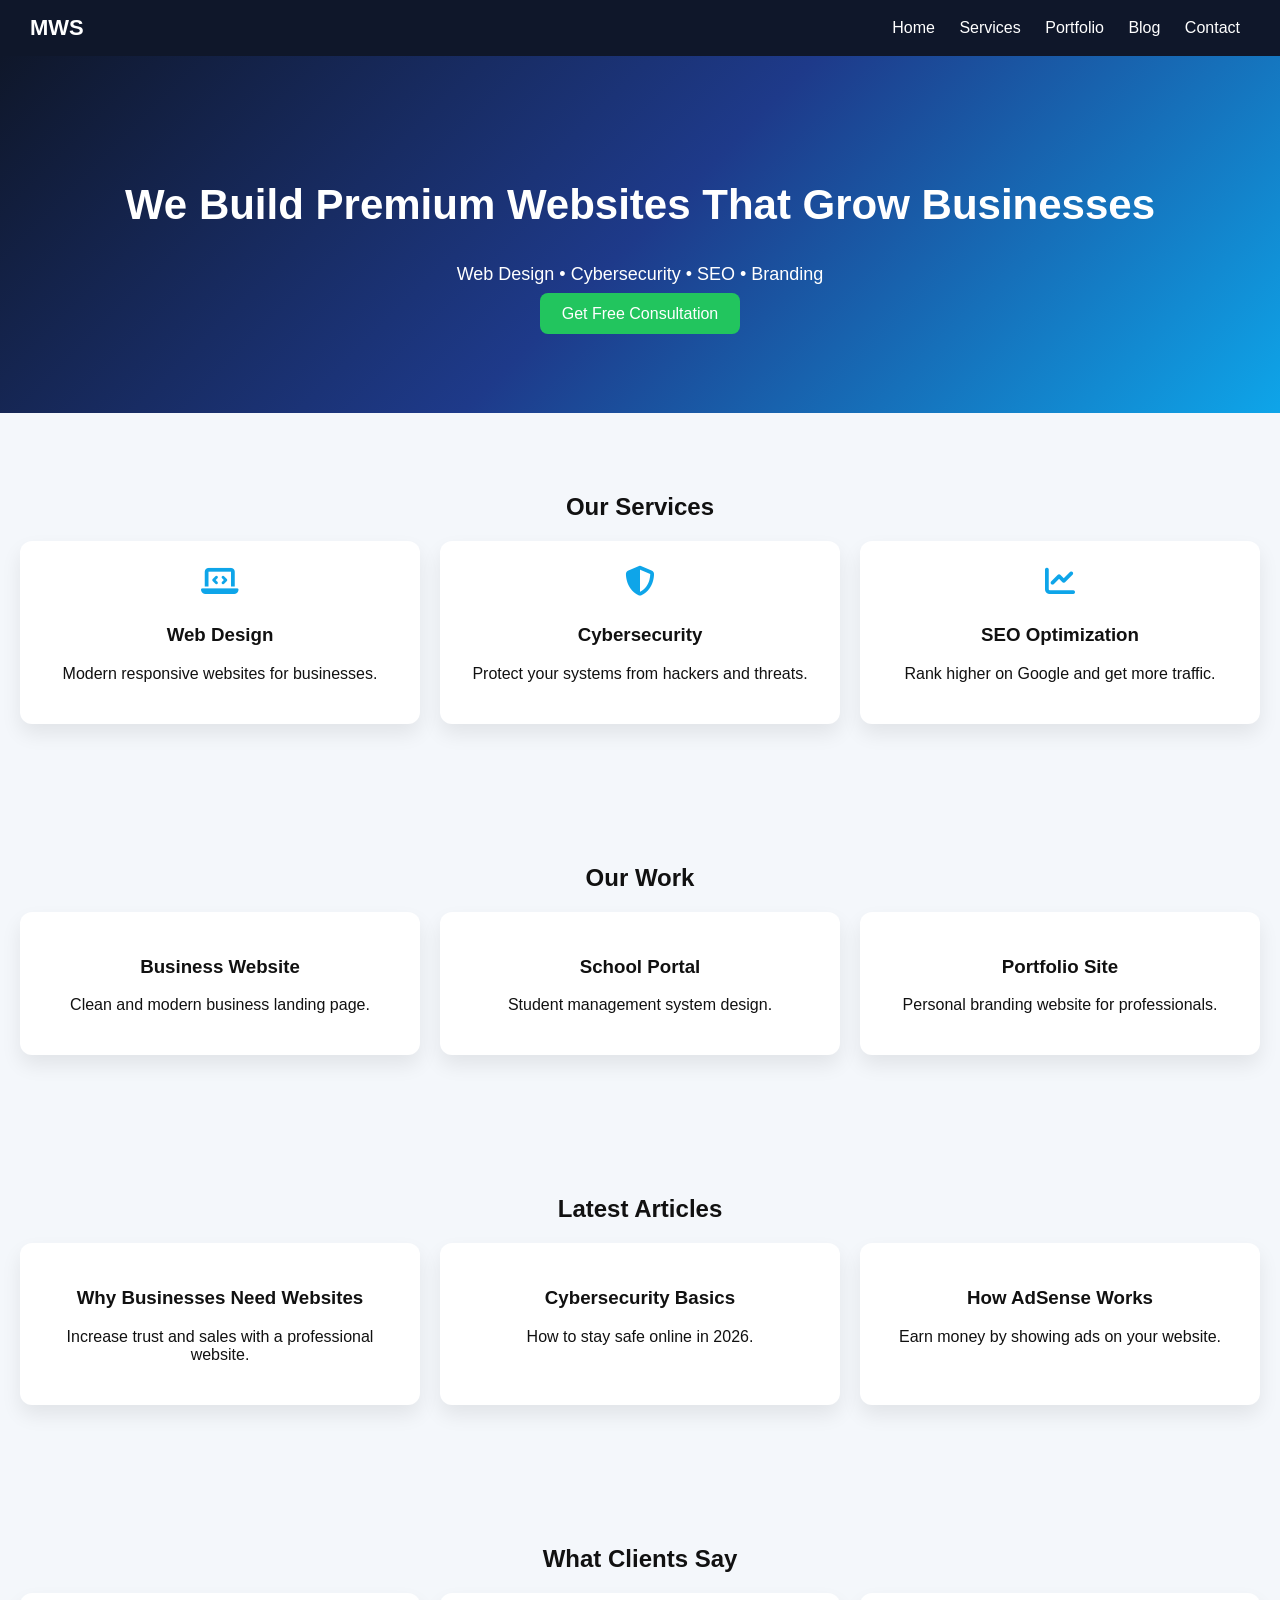
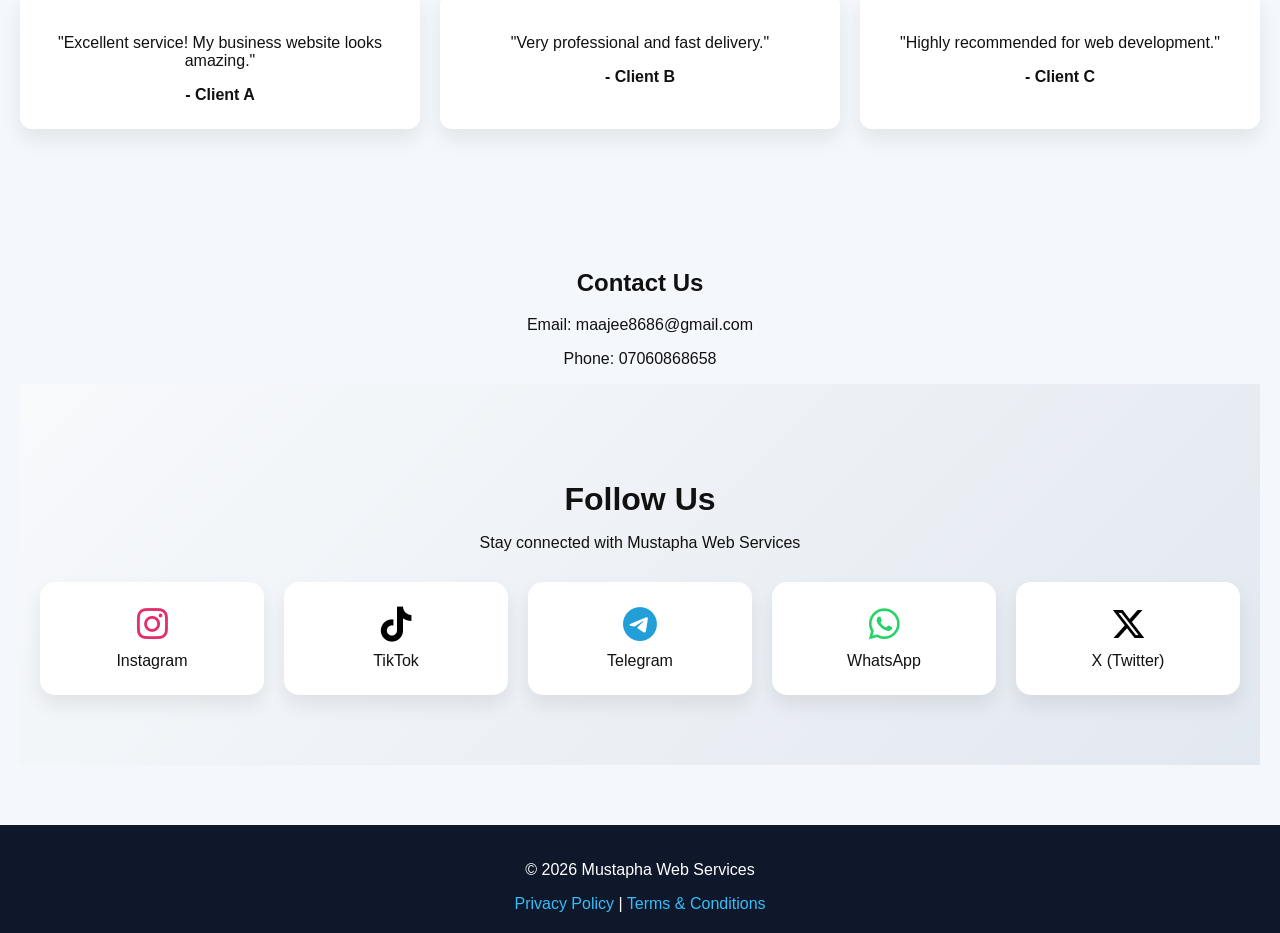
==== index.html @ 0270e3e4 "Push" ====
<!DOCTYPE html>
<html lang="en">
<head>
<meta charset="UTF-8">
<meta name="viewport" content="width=device-width, initial-scale=1.0">
<title>Mustapha Web Services | Premium Web Agency</title>

<script async src="https://pagead2.googlesyndication.com/pagead/js/adsbygoogle.js?client=ca-pub-6670506554758177" crossorigin="anonymous"></script>
<meta name="description" content="Premium website design, cybersecurity solutions, and tech blog by Mustapha Web Services.">

<link rel="stylesheet" href="style.css">
<link rel="stylesheet" href="https://cdnjs.cloudflare.com/ajax/libs/font-awesome/6.5.0/css/all.min.css">
</head>
<body>

<!-- NAVBAR -->
<header class="navbar">
    <div class="logo">MWS</div>
    <nav>
        <a href="#home">Home</a>
        <a href="#services">Services</a>
        <a href="#portfolio">Portfolio</a>
        <a href="#blog">Blog</a>
        <a href="#contact">Contact</a>
    </nav>
</header>

<!-- HERO -->
<section id="home" class="hero">
    <h1>We Build Premium Websites That Grow Businesses</h1>
    <p>Web Design • Cybersecurity • SEO • Branding</p>

    <a class="btn" href="#contact">Get Free Consultation</a>
</section>

<!-- SERVICES -->
<section id="services">
    <h2>Our Services</h2>

    <div class="grid">
        <div class="card">
            <i class="fas fa-laptop-code"></i>
            <h3>Web Design</h3>
            <p>Modern responsive websites for businesses.</p>
        </div>

        <div class="card">
            <i class="fas fa-shield-alt"></i>
            <h3>Cybersecurity</h3>
            <p>Protect your systems from hackers and threats.</p>
        </div>

        <div class="card">
            <i class="fas fa-chart-line"></i>
            <h3>SEO Optimization</h3>
            <p>Rank higher on Google and get more traffic.</p>
        </div>
    </div>
</section>

<!-- PORTFOLIO -->
<section id="portfolio">
    <h2>Our Work</h2>

    <div class="grid">
        <div class="card">
            <h3>Business Website</h3>
            <p>Clean and modern business landing page.</p>
        </div>

        <div class="card">
            <h3>School Portal</h3>
            <p>Student management system design.</p>
        </div>

        <div class="card">
            <h3>Portfolio Site</h3>
            <p>Personal branding website for professionals.</p>
        </div>
    </div>
</section>

<!-- BLOG -->
<section id="blog">
    <h2>Latest Articles</h2>

    <div class="grid">
        <div class="card">
            <h3>Why Businesses Need Websites</h3>
            <p>Increase trust and sales with a professional website.</p>
        </div>

        <div class="card">
            <h3>Cybersecurity Basics</h3>
            <p>How to stay safe online in 2026.</p>
        </div>

        <div class="card">
            <h3>How AdSense Works</h3>
            <p>Earn money by showing ads on your website.</p>
        </div>
    </div>
</section>

<!-- TESTIMONIALS -->
<section>
    <h2>What Clients Say</h2>

    <div class="grid">
        <div class="card">
            <p>"Excellent service! My business website looks amazing."</p>
            <strong>- Client A</strong>
        </div>

        <div class="card">
            <p>"Very professional and fast delivery."</p>
            <strong>- Client B</strong>
        </div>

        <div class="card">
            <p>"Highly recommended for web development."</p>
            <strong>- Client C</strong>
        </div>
    </div>
</section>

<!-- CONTACT -->
<section id="contact">
    <h2>Contact Us</h2>

    <p>Email: maajee8686@gmail.com</p>
    <p>Phone: 07060868658</p>
    <section class="social-section">
    <h2>Follow Us</h2>
    <p>Stay connected with Mustapha Web Services</p>
    
    <div class="social-grid">
        
        <a href="https://instagram.com/itx__ma_ajee" target="_blank" class="social-box instagram">
            <i class="fab fa-instagram"></i>
            <span>Instagram</span>
        </a>
        
        <a href="https://www.tiktok.com/@maajee_mm" target="_blank" class="social-box tiktok">
            <i class="fab fa-tiktok"></i>
            <span>TikTok</span>
        </a>
        
        <a href="https://t.me/maajee_mm" target="_blank" class="social-box telegram">
            <i class="fab fa-telegram"></i>
            <span>Telegram</span>
        </a>
        
        <a href="https://wa.me/2347060868658" target="_blank" class="social-box whatsapp">
            <i class="fab fa-whatsapp"></i>
            <span>WhatsApp</span>
        </a>
        
        <a href="https://x.com/mustapha69723" target="_blank" class="social-box x">
            <i class="fab fa-x-twitter"></i>
            <span>X (Twitter)</span>
        </a>
        
    </div>
</section>
</section>

<!-- FOOTER -->
<footer>
    <p>&copy; 2026 Mustapha Web Services</p>
    <a href="privacy.html">Privacy Policy</a> |
    <a href="terms.html">Terms & Conditions</a>
</footer>

</body>
</html>
---- style.css ----
body {
  margin: 0;
  font-family: Arial, sans-serif;
  background: #f4f7fb;
  color: #111;
}

/* NAVBAR */
.navbar {
  display: flex;
  justify-content: space-between;
  align-items: center;
  background: #0f172a;
  padding: 15px 30px;
  position: sticky;
  top: 0;
}

.navbar .logo {
  color: white;
  font-size: 22px;
  font-weight: bold;
}

.navbar nav a {
  color: white;
  margin: 0 10px;
  text-decoration: none;
}

.navbar nav a:hover {
  color: #38bdf8;
}

/* HERO */
.hero {
  text-align: center;
  padding: 90px 20px;
  background: linear-gradient(135deg, #0f172a, #1e3a8a, #0ea5e9);
  color: white;
}

.hero h1 {
  font-size: 42px;
}

.hero p {
  font-size: 18px;
  margin-bottom: 20px;
}

/* BUTTON */
.btn {
  background: #22c55e;
  color: white;
  padding: 12px 22px;
  border-radius: 8px;
  text-decoration: none;
}

/* SECTIONS */
section {
  padding: 60px 20px;
  text-align: center;
}

/* GRID */
.grid {
  display: grid;
  grid-template-columns: repeat(auto-fit, minmax(250px, 1fr));
  gap: 20px;
  margin-top: 20px;
}

/* CARDS */
.card {
  background: white;
  padding: 25px;
  border-radius: 12px;
  box-shadow: 0 10px 20px rgba(0, 0, 0, 0.08);
  transition: 0.3s;
}

.card:hover {
  transform: translateY(-5px);
}

/* ICONS */
.card i {
  font-size: 30px;
  color: #0ea5e9;
  margin-bottom: 10px;
}

/* FOOTER */
footer {
  background: #0f172a;
  color: white;
  text-align: center;
  padding: 20px;
}

footer a {
  color: #38bdf8;
  text-decoration: none;
}
.social-section{
    text-align:center;
    padding:60px 20px;
    background:#f8fafc;
}

.social-grid{
    display:grid;
    grid-template-columns:repeat(auto-fit, minmax(200px,1fr));
    gap:20px;
    margin-top:20px;
}

.social-box{
    background:white;
    padding:25px;
    border-radius:12px;
    text-decoration:none;
    color:#111;
    box-shadow:0 10px 20px rgba(0,0,0,0.08);
    transition:0.3s;
}

.social-box i{
    font-size:30px;
    display:block;
    margin-bottom:10px;
}

.social-box:hover{
    transform:translateY(-5px);
}

/* Colors */
.instagram i{ color:#e1306c; }
.tiktok i{ color:#000; }
.telegram i{ color:#229ed9; }
.whatsapp i{ color:#25d366; }
.x i {
  color: #000;
}
.social-section{
    text-align:center;
    padding:70px 20px;
    background: linear-gradient(135deg, #f8fafc, #e2e8f0);
}

.social-section h2{
    font-size:32px;
    margin-bottom:10px;
}

/* GRID */
.social-grid{
    display:grid;
    grid-template-columns:repeat(auto-fit, minmax(180px,1fr));
    gap:20px;
    margin-top:30px;
}

/* BOX */
.social-box{
    background:white;
    padding:25px;
    border-radius:15px;
    text-decoration:none;
    color:#111;
    box-shadow:0 10px 20px rgba(0,0,0,0.08);
    transition: all 0.4s ease;
    position:relative;
    overflow:hidden;
}

/* ICON */
.social-box i{
    font-size:35px;
    margin-bottom:10px;
    display:block;
    transition:0.4s;
}

/* HOVER EFFECT */
.social-box:hover{
    transform: translateY(-10px) scale(1.05);
    box-shadow:0 15px 30px rgba(0,0,0,0.2);
}

/* ICON ANIMATION */
.social-box:hover i{
    transform: rotate(10deg) scale(1.2);
}

/* GLASS LIGHT EFFECT */
.social-box::before{
    content:"";
    position:absolute;
    top:0;
    left:-100%;
    width:100%;
    height:100%;
    background: linear-gradient(120deg, transparent, rgba(255,255,255,0.4), transparent);
    transition:0.5s;
}

.social-box:hover::before{
    left:100%;
}

/* COLORS */
.instagram i{ color:#e1306c; }
.tiktok i{ color:#000; }
.telegram i{ color:#229ed9; }
.whatsapp i{ color:#25d366; }
.x i{ color:#000; }
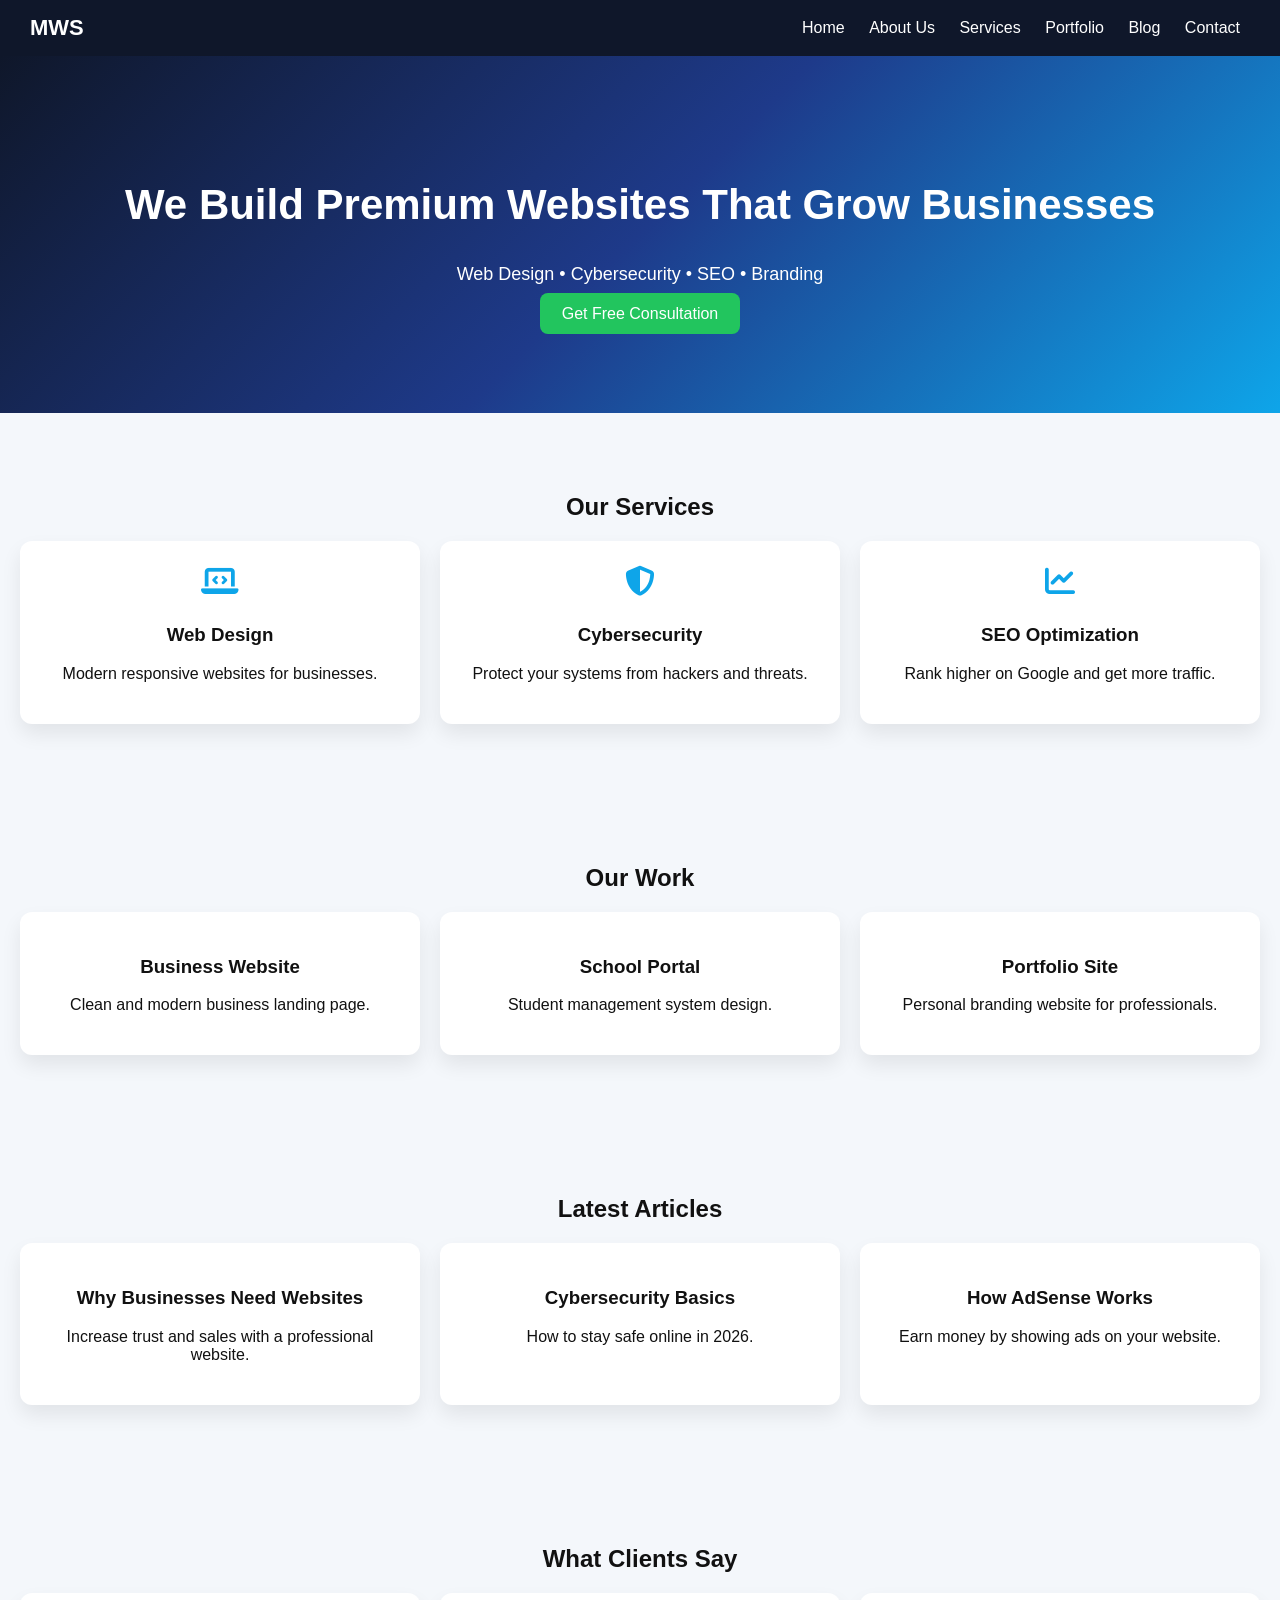
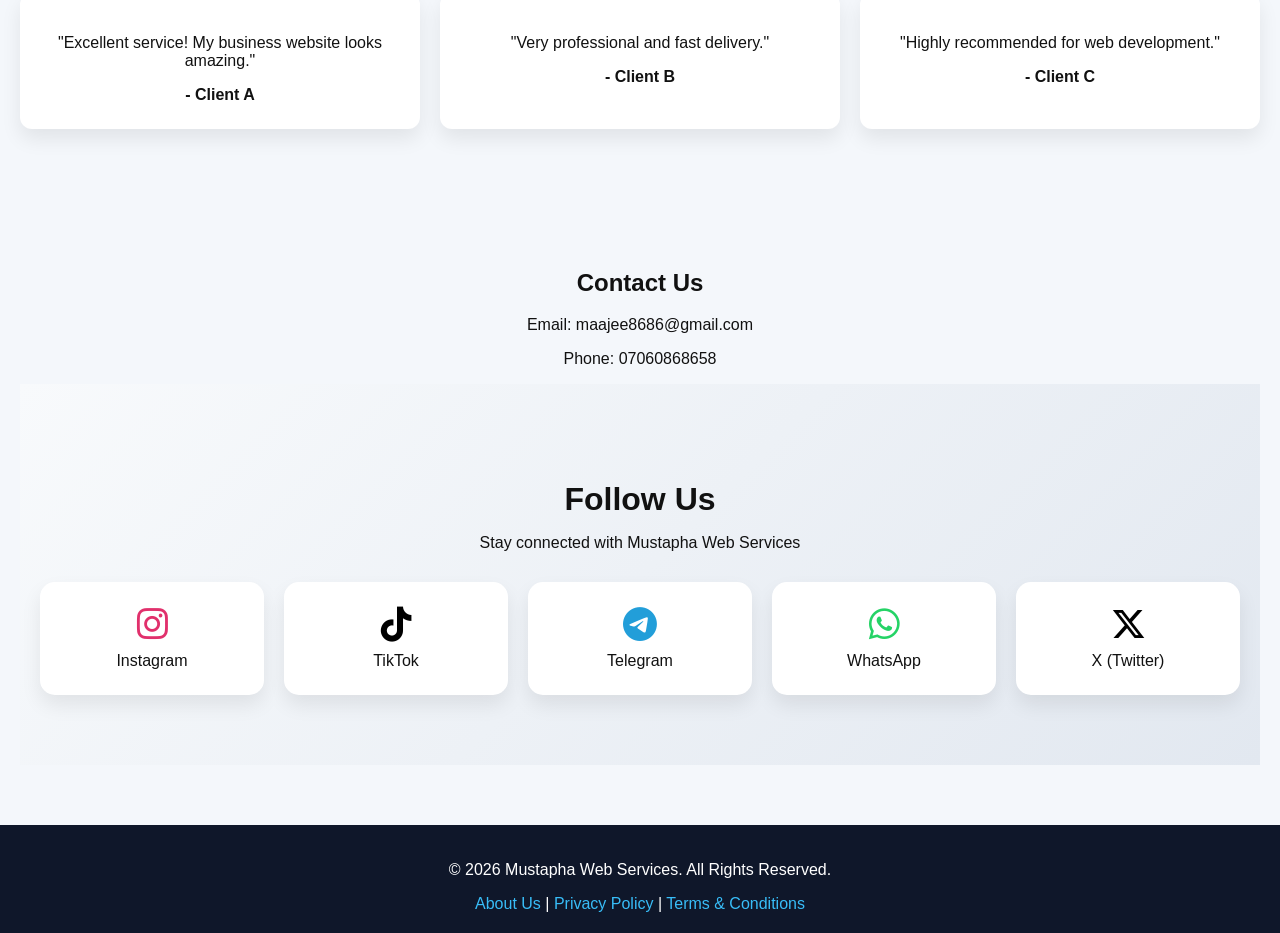
==== commit da2d2d95: "Add files via upload Push" ====
--- a/index.html
+++ b/index.html
@@ -16,13 +16,14 @@
 <!-- NAVBAR -->
 <header class="navbar">
     <div class="logo">MWS</div>
-    <nav>
-        <a href="#home">Home</a>
-        <a href="#services">Services</a>
-        <a href="#portfolio">Portfolio</a>
-        <a href="#blog">Blog</a>
-        <a href="#contact">Contact</a>
-    </nav>
+   <nav>
+    <a href="#home">Home</a>
+    <a href="about.html">About Us</a>
+    <a href="#services">Services</a>
+    <a href="#portfolio">Portfolio</a>
+    <a href="#blog">Blog</a>
+    <a href="#contact">Contact</a>
+</nav>
 </header>
 
 <!-- HERO -->
@@ -167,7 +168,9 @@
 
 <!-- FOOTER -->
 <footer>
-    <p>&copy; 2026 Mustapha Web Services</p>
+    <p>&copy; 2026 Mustapha Web Services. All Rights Reserved.</p>
+    
+    <a href="about.html">About Us</a> |
     <a href="privacy.html">Privacy Policy</a> |
     <a href="terms.html">Terms & Conditions</a>
 </footer>
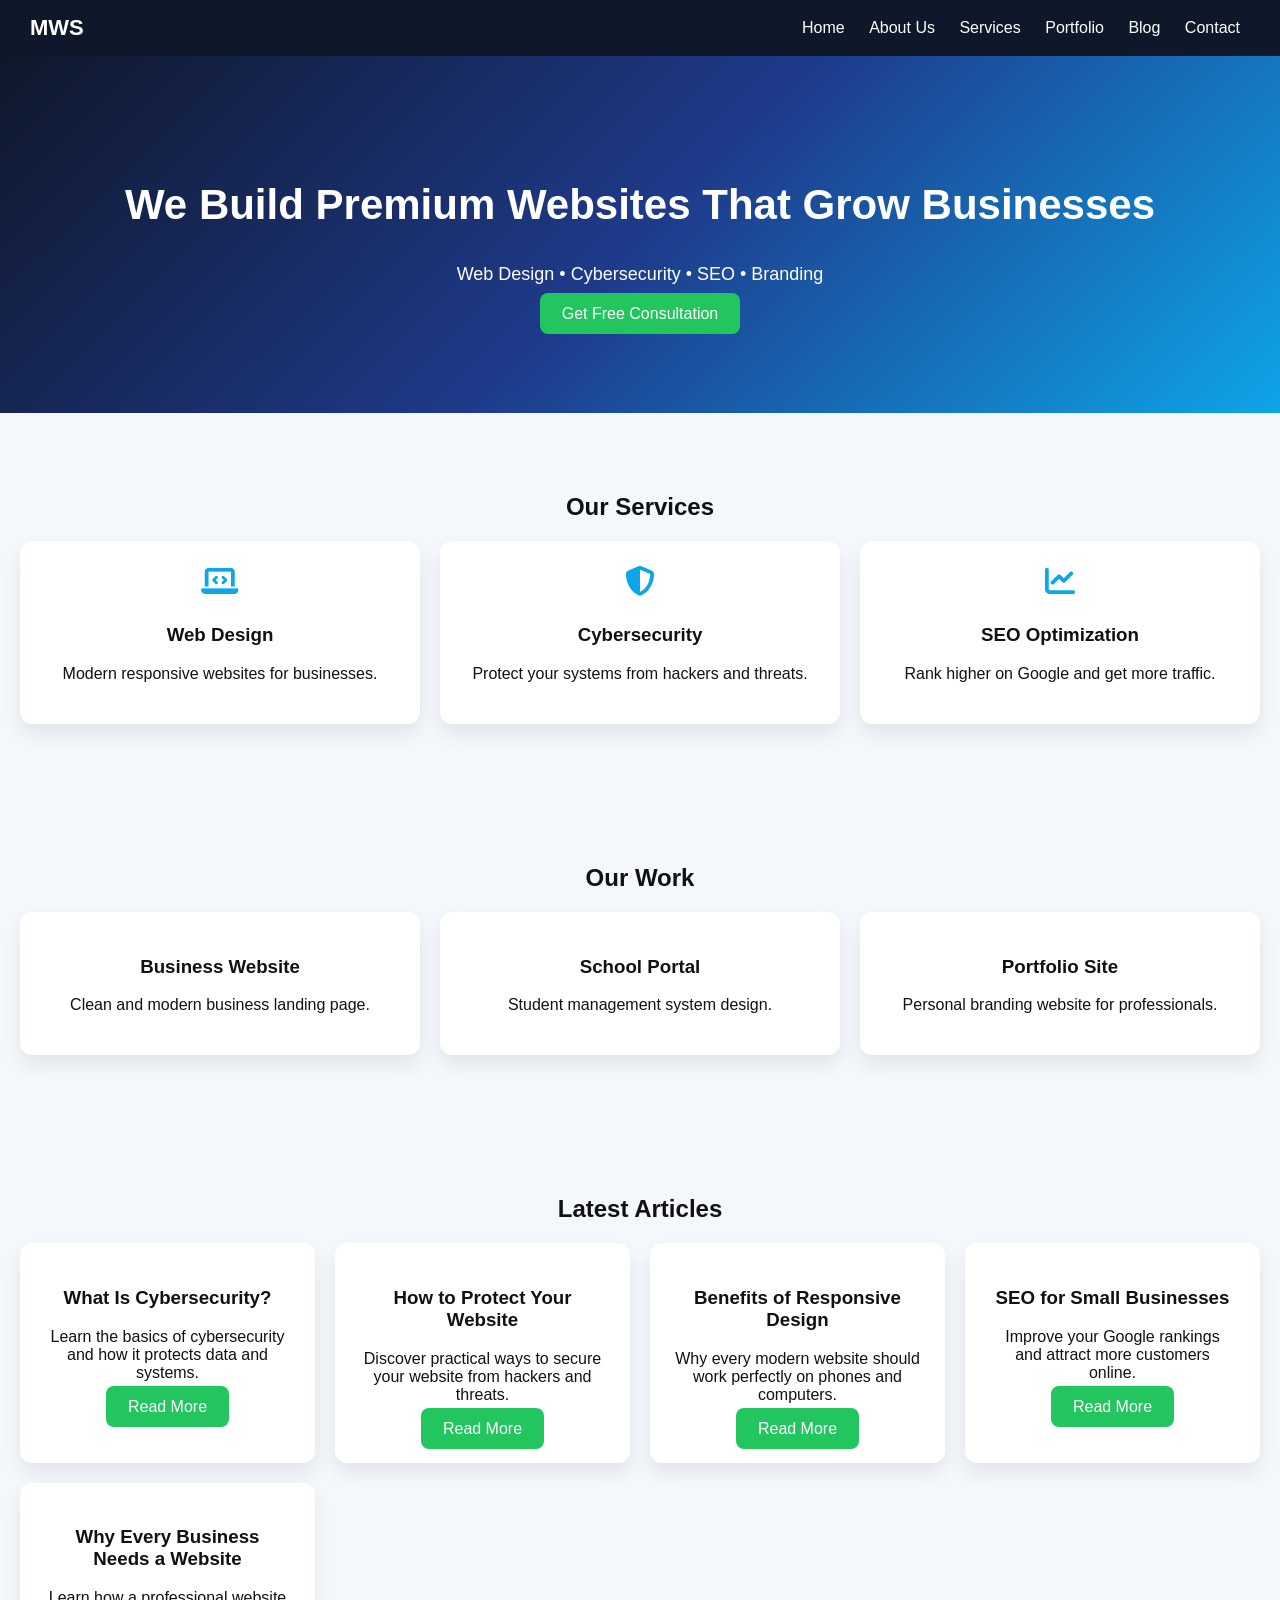
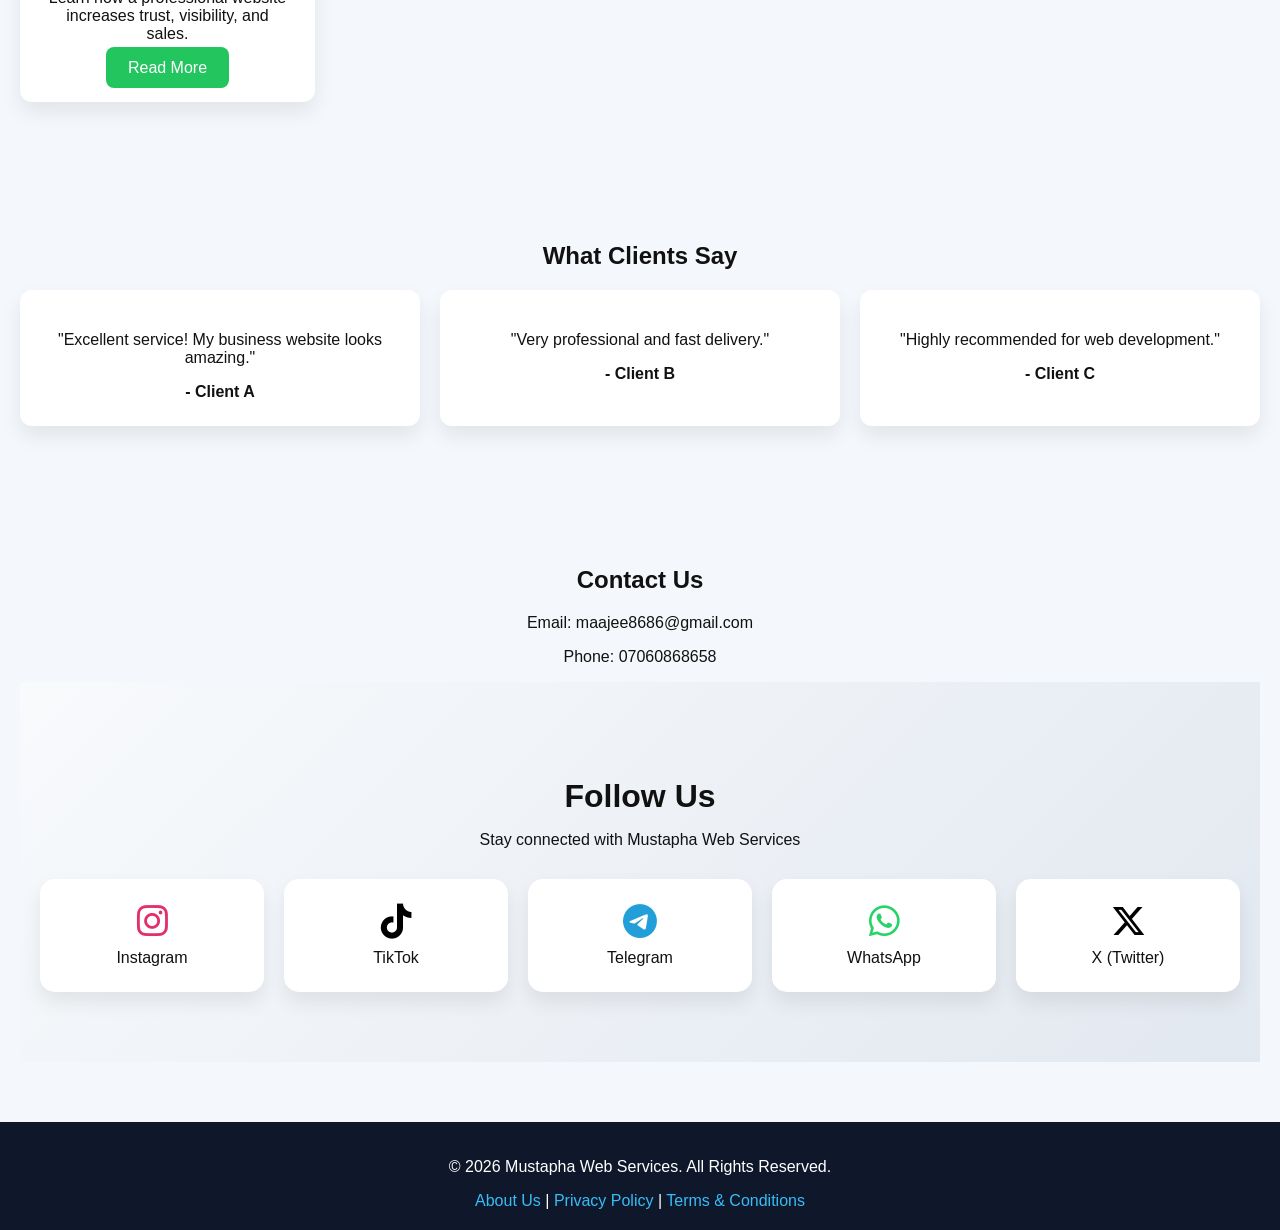
==== commit a0af1ee5: "Add files via upload" ====
--- a/index.html
+++ b/index.html
@@ -84,22 +84,39 @@
 <!-- BLOG -->
 <section id="blog">
     <h2>Latest Articles</h2>
-
+    
     <div class="grid">
+        
         <div class="card">
-            <h3>Why Businesses Need Websites</h3>
-            <p>Increase trust and sales with a professional website.</p>
+            <h3>What Is Cybersecurity?</h3>
+            <p>Learn the basics of cybersecurity and how it protects data and systems.</p>
+            <a href="blog1.html" class="btn">Read More</a>
         </div>
-
+        
         <div class="card">
-            <h3>Cybersecurity Basics</h3>
-            <p>How to stay safe online in 2026.</p>
+            <h3>How to Protect Your Website</h3>
+            <p>Discover practical ways to secure your website from hackers and threats.</p>
+            <a href="blog2.html" class="btn">Read More</a>
         </div>
-
+        
         <div class="card">
-            <h3>How AdSense Works</h3>
-            <p>Earn money by showing ads on your website.</p>
+            <h3>Benefits of Responsive Design</h3>
+            <p>Why every modern website should work perfectly on phones and computers.</p>
+            <a href="blog3.html" class="btn">Read More</a>
         </div>
+        
+        <div class="card">
+            <h3>SEO for Small Businesses</h3>
+            <p>Improve your Google rankings and attract more customers online.</p>
+            <a href="blog4.html" class="btn">Read More</a>
+        </div>
+        
+        <div class="card">
+            <h3>Why Every Business Needs a Website</h3>
+            <p>Learn how a professional website increases trust, visibility, and sales.</p>
+            <a href="blog5.html" class="btn">Read More</a>
+        </div>
+        
     </div>
 </section>
 
@@ -131,6 +148,7 @@
 
     <p>Email: maajee8686@gmail.com</p>
     <p>Phone: 07060868658</p>
+    <p></p>
     <section class="social-section">
     <h2>Follow Us</h2>
     <p>Stay connected with Mustapha Web Services</p>
